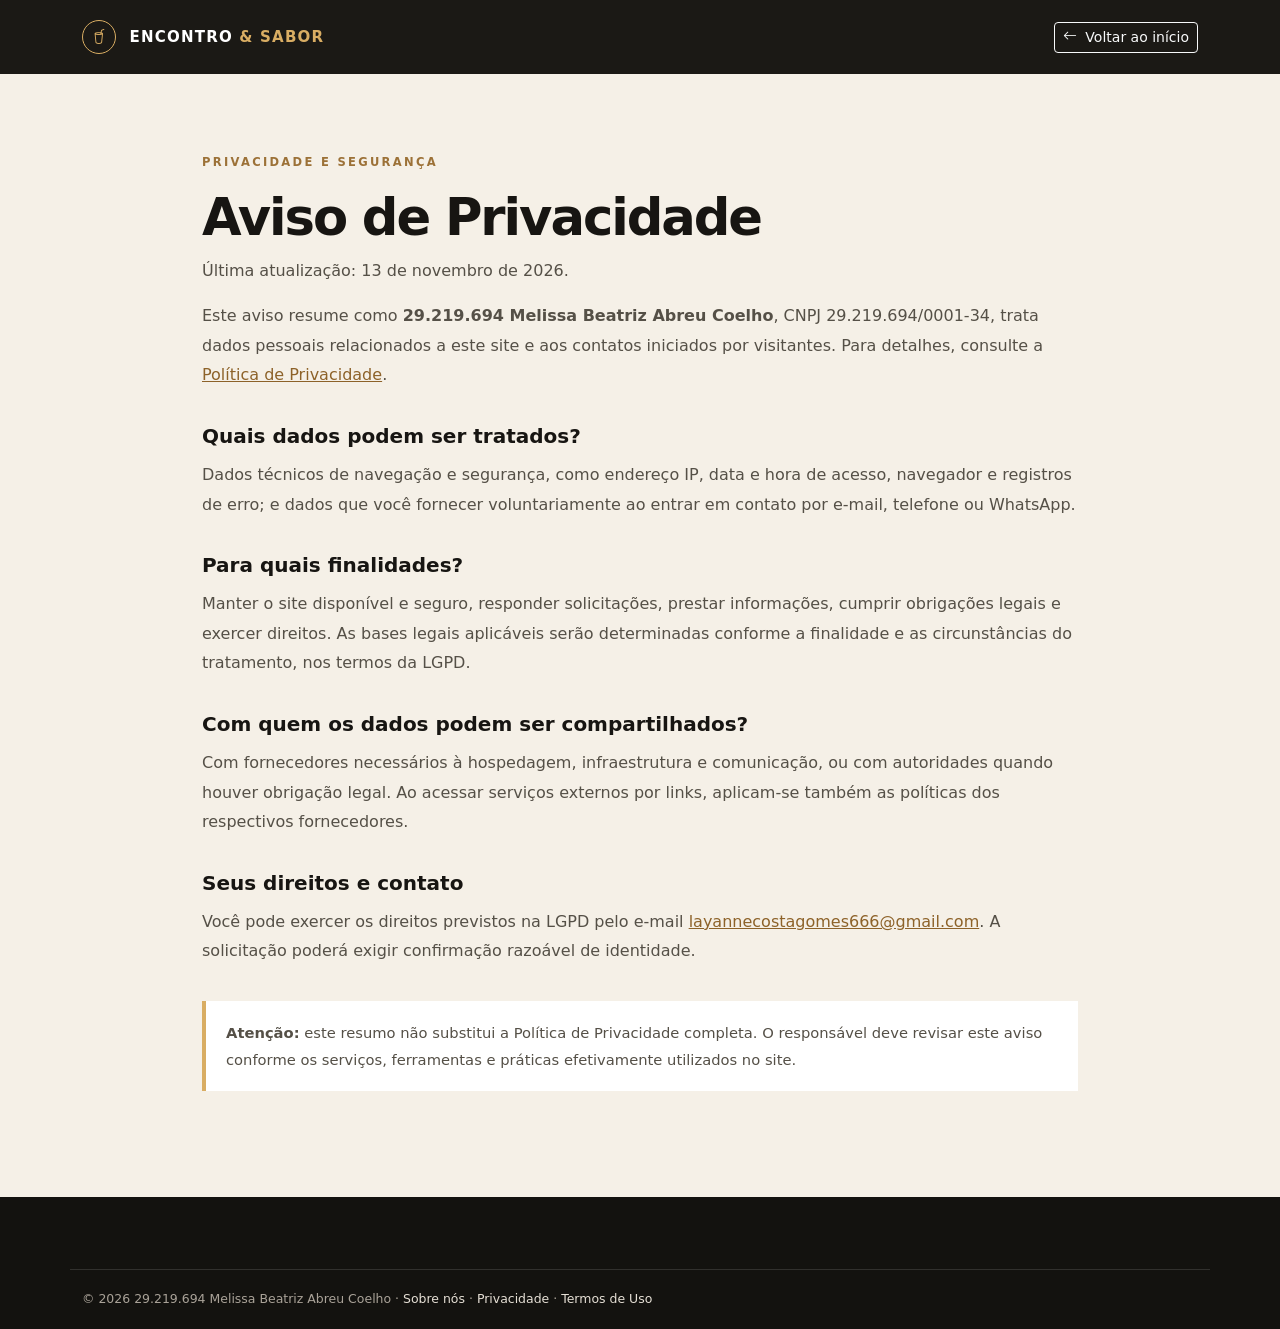
==== aviso-privacidade.html @ 5fa31540 "Add files via upload" ====
<!doctype html>
<html lang="pt-BR"><head><title>Aviso de Privacidade | 29.219.694 Melissa Beatriz Abreu Coelho</title><meta name="description" content="Aviso de Privacidade — informações sobre 29.219.694 Melissa Beatriz Abreu Coelho."><meta charset="utf-8"><meta name="viewport" content="width=device-width, initial-scale=1">
<link href="https://cdn.jsdelivr.net/npm/bootstrap@5.3.3/dist/css/bootstrap.min.css" rel="stylesheet">
<link href="https://cdn.jsdelivr.net/npm/bootstrap-icons@1.11.3/font/bootstrap-icons.min.css" rel="stylesheet">
<link href="styles.css" rel="stylesheet"></head>
<body class="legal-page"><nav class="navbar navbar-dark site-nav"><div class="container">
<a class="navbar-brand fw-bold" href="index.html"><span class="brand-mark"><i class="bi bi-cup-straw"></i></span> ENCONTRO<span class="gold"> &amp; SABOR</span></a>
<a class="btn btn-outline-light btn-sm" href="index.html"><i class="bi bi-arrow-left me-1"></i> Voltar ao início</a>
</div></nav><main class="container legal-content"><span class="eyebrow dark">PRIVACIDADE E SEGURANÇA</span><h1 class="section-title">Aviso de Privacidade</h1><p class="muted">Última atualização: 13 de novembro de 2026.</p>
<p>Este aviso resume como <strong>29.219.694 Melissa Beatriz Abreu Coelho</strong>, CNPJ 29.219.694/0001-34, trata dados pessoais relacionados a este site e aos contatos iniciados por visitantes. Para detalhes, consulte a <a href="privacidade.html">Política de Privacidade</a>.</p>
<h2>Quais dados podem ser tratados?</h2><p>Dados técnicos de navegação e segurança, como endereço IP, data e hora de acesso, navegador e registros de erro; e dados que você fornecer voluntariamente ao entrar em contato por e-mail, telefone ou WhatsApp.</p>
<h2>Para quais finalidades?</h2><p>Manter o site disponível e seguro, responder solicitações, prestar informações, cumprir obrigações legais e exercer direitos. As bases legais aplicáveis serão determinadas conforme a finalidade e as circunstâncias do tratamento, nos termos da LGPD.</p>
<h2>Com quem os dados podem ser compartilhados?</h2><p>Com fornecedores necessários à hospedagem, infraestrutura e comunicação, ou com autoridades quando houver obrigação legal. Ao acessar serviços externos por links, aplicam-se também as políticas dos respectivos fornecedores.</p>
<h2>Seus direitos e contato</h2><p>Você pode exercer os direitos previstos na LGPD pelo e-mail <a href="mailto:layannecostagomes666@gmail.com">layannecostagomes666@gmail.com</a>. A solicitação poderá exigir confirmação razoável de identidade.</p>
<p class="notice"><strong>Atenção:</strong> este resumo não substitui a Política de Privacidade completa. O responsável deve revisar este aviso conforme os serviços, ferramentas e práticas efetivamente utilizados no site.</p>
</main><footer class="footer"><div class="container footer-bottom">© 2026 29.219.694 Melissa Beatriz Abreu Coelho · <a href="sobre.html">Sobre nós</a> · <a href="privacidade.html">Privacidade</a> · <a href="termos.html">Termos de Uso</a></div></footer></body></html>
---- styles.css ----
:root{--ink:#171512;--ink2:#211e19;--gold:#d9ad63;--cream:#f5f0e7;--muted:#77736c}
*{scroll-behavior:smooth}body{font-family:Inter,system-ui,-apple-system,"Segoe UI",sans-serif;color:var(--ink);background:#fff}a{color:inherit}.site-nav{background:rgba(20,18,15,.97);padding:15px 0;z-index:1000}.navbar-brand{letter-spacing:.08em;font-size:.94rem}.brand-mark{display:inline-grid;place-items:center;width:34px;height:34px;border:1px solid var(--gold);border-radius:50%;color:var(--gold);margin-right:7px}.gold{color:var(--gold)}.nav-link{font-size:.92rem;color:#eee!important}.btn-gold{background:var(--gold);border-color:var(--gold);color:#211a10;font-weight:700}.btn-gold:hover{background:#e8c17d;border-color:#e8c17d;color:#171512}.hero{min-height:720px;display:flex;align-items:center;position:relative;color:#fff;background:url("assets/fachada.jpg") center 48%/cover no-repeat}.hero-shade{position:absolute;inset:0;background:linear-gradient(90deg,rgba(12,11,10,.9),rgba(12,11,10,.55) 55%,rgba(12,11,10,.18))}.hero-content{position:relative;padding-top:100px;padding-bottom:75px}.eyebrow{font-size:.72rem;font-weight:800;letter-spacing:.2em;color:var(--gold);display:inline-block;margin-bottom:18px}.eyebrow.dark{color:#9c7137}.hero h1{font-size:clamp(2.7rem,6vw,5.3rem);font-weight:800;line-height:1.04;letter-spacing:-.045em;max-width:800px}.hero h1 em{font-family:Georgia,serif;font-weight:400;color:var(--gold)}.hero .lead{max-width:590px;color:#e1ddd6;font-size:1.1rem;line-height:1.75}.hero-note{font-size:.84rem;color:#e6dfd5;margin-top:35px}.section-space{padding:100px 0}.section-title{font-size:clamp(2.1rem,4vw,3.5rem);font-weight:800;letter-spacing:-.04em;line-height:1.1;margin:0 0 20px}.muted{color:var(--muted);line-height:1.85}.feature-card{height:100%;padding:34px 28px;border:1px solid #e9e3d9;border-radius:5px;transition:.25s}.feature-card:hover{transform:translateY(-5px);box-shadow:0 18px 45px #1b160d12}.feature-icon{font-size:1.7rem;color:#a77939;margin-bottom:22px}.feature-card h3{font-size:1.15rem;font-weight:750;margin-bottom:12px}.feature-card p{color:var(--muted);font-size:.94rem;line-height:1.7;margin:0}.gallery-section{background:var(--ink);padding:100px 0}.gallery-img{width:100%;object-fit:cover;border-radius:4px;display:block;filter:saturate(.82);transition:filter .3s}.gallery-img:hover{filter:saturate(1.1)}.gallery-tall{height:520px}.gallery-wide{height:250px}.gallery-small{height:250px}.gallery-banner{height:310px;margin-top:12px;object-position:center 58%}.text-link{font-weight:750;text-decoration:none;border-bottom:1px solid var(--gold);padding-bottom:6px}.about-photo{position:relative}.about-photo img{width:100%;height:420px;object-fit:cover;border-radius:4px}.photo-stamp{position:absolute;right:-12px;bottom:25px;background:var(--gold);padding:18px 27px;color:var(--ink);display:flex;flex-direction:column;line-height:1}.photo-stamp span{font-size:.65rem;letter-spacing:.18em;font-weight:800}.photo-stamp strong{font-size:2rem}.visit-band{background:#29241d;padding:65px 0;color:white}.visit-band h2{font-size:clamp(2rem,4vw,3rem);font-weight:800;letter-spacing:-.04em}.footer{background:#13120f;color:#f5f0e7;padding:60px 0 20px}.footer-title{font-size:.95rem;font-weight:800;margin-bottom:22px}.footer p{font-size:.9rem;color:#c5bfb5;line-height:1.7}.footer a{text-decoration:none;color:#e5dfd5}.footer a:hover{color:var(--gold)}.footer-muted{color:#aaa398!important}.footer-map{color:var(--gold)!important;font-weight:700}.footer-bottom{border-top:1px solid #ffffff20;padding-top:20px;margin-top:12px;color:#a9a298;font-size:.78rem}.whatsapp-float{position:fixed;right:22px;bottom:22px;width:56px;height:56px;border-radius:50%;background:#1fa855;color:#fff;display:grid;place-items:center;font-size:1.7rem;z-index:999;box-shadow:0 8px 24px #0004;text-decoration:none}.whatsapp-float:hover{color:#fff;background:#168c45}.legal-page{background:var(--cream);min-height:100vh}.legal-content{max-width:900px;padding-top:75px;padding-bottom:90px}.legal-content h1{margin-bottom:10px}.legal-content h2{font-size:1.25rem;font-weight:800;margin:34px 0 12px}.legal-content p,.legal-content li{color:#555047;line-height:1.85}.legal-content a{color:#8d6229}.legal-content ul{padding-left:22px}.notice{background:#fff;border-left:4px solid var(--gold);padding:18px 20px;margin-top:35px;font-size:.92rem}
@media(max-width:767px){.hero{min-height:690px;background-position:58% center}.hero-content{padding-top:115px}.section-space,.gallery-section{padding:72px 0}.gallery-tall{height:320px}.gallery-wide{height:220px}.gallery-small{height:170px}.gallery-banner{height:220px}.about-photo img{height:300px}.photo-stamp{right:0}.footer{padding-top:45px}.legal-content{padding-top:55px}.navbar-brand{font-size:.8rem}}

.cookie-preferences{background:#fff;border:1px solid #e4dccf;border-radius:6px;padding:26px;margin-top:30px}
.cookie-preferences h2{font-size:1.05rem;margin:0 0 7px;font-weight:800}
.cookie-preferences p{font-size:.9rem;color:#696359}
.cookie-preferences label{font-weight:650;display:flex;align-items:center;gap:8px}
.cookie-preferences input{accent-color:#a77939;width:18px;height:18px}
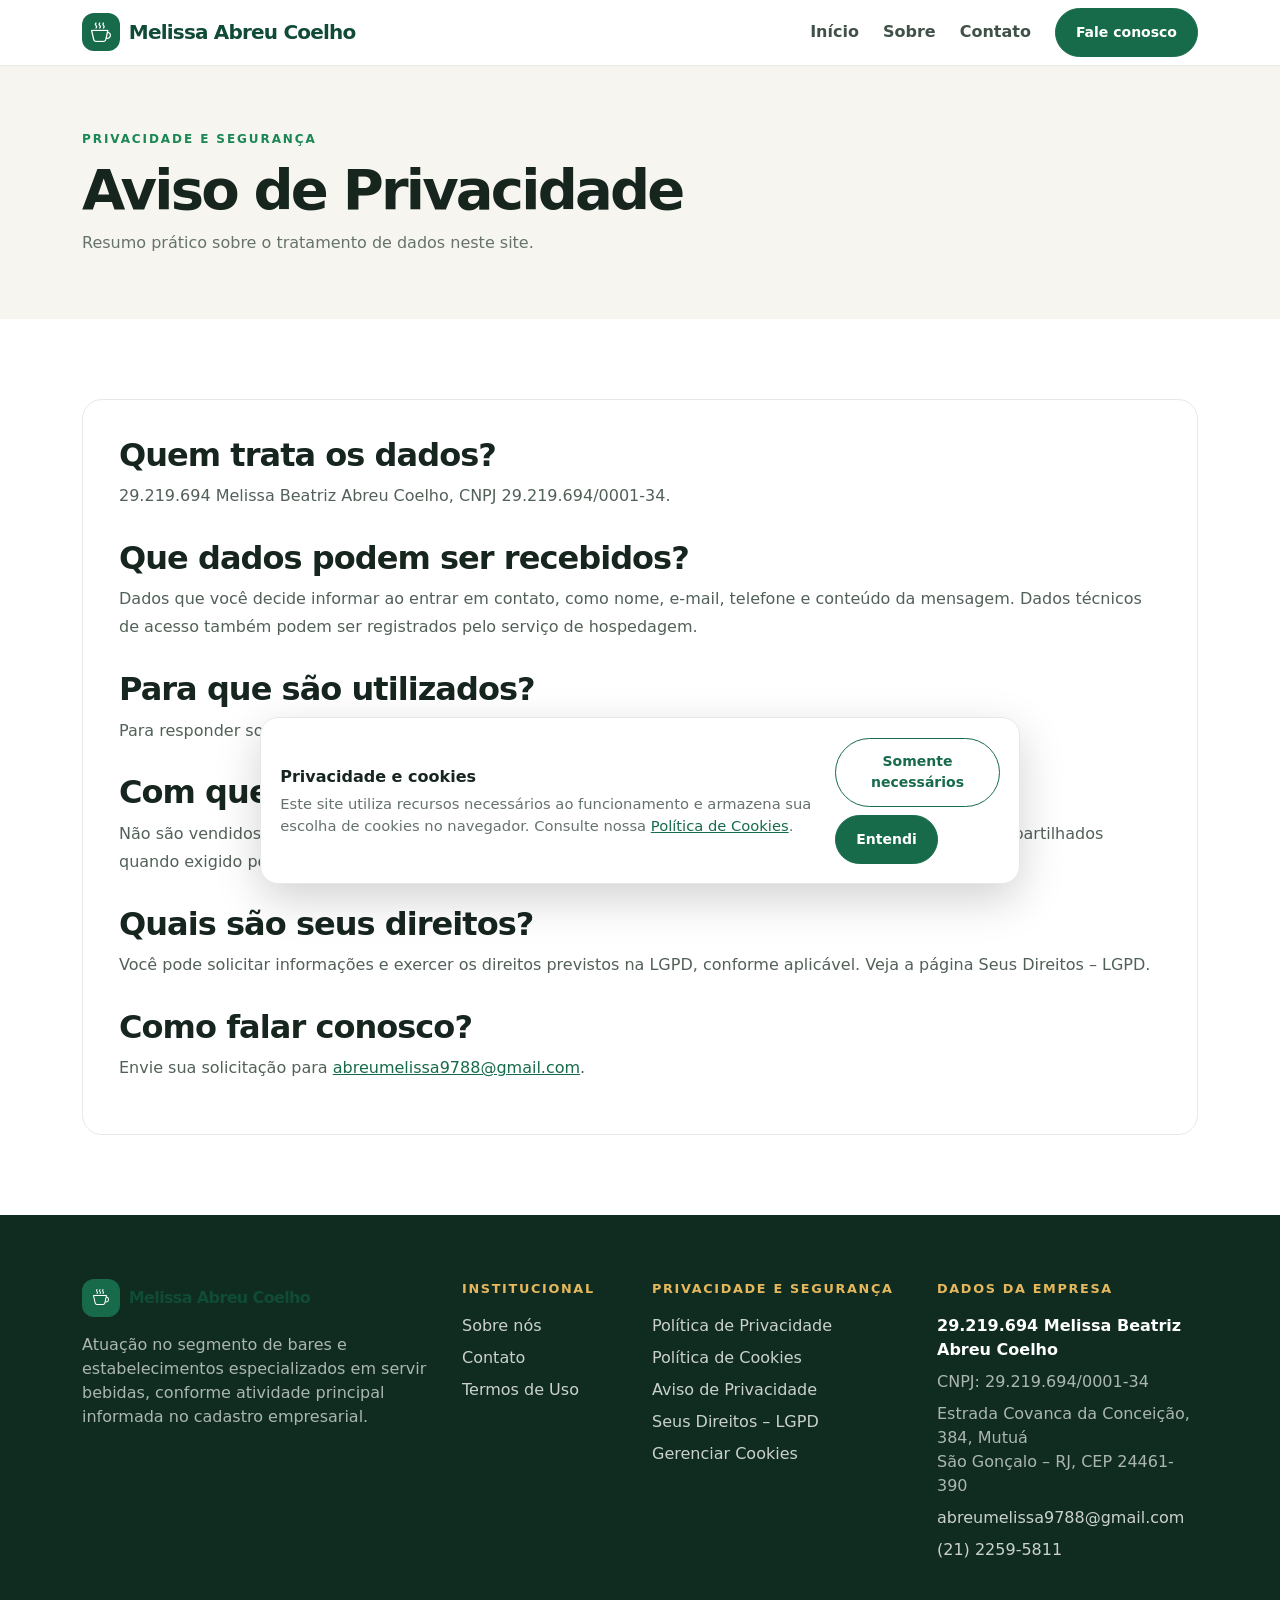
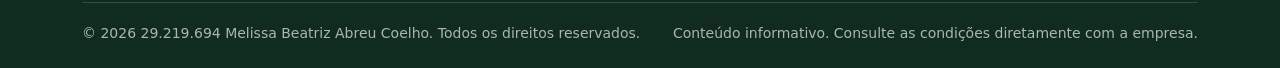
==== commit ce4b7f53: "Add files via upload" ====
--- a/aviso-privacidade.html
+++ b/aviso-privacidade.html
@@ -1,16 +1,85 @@
 <!doctype html>
-<html lang="pt-BR"><head><title>Aviso de Privacidade | 29.219.694 Melissa Beatriz Abreu Coelho</title><meta name="description" content="Aviso de Privacidade — informações sobre 29.219.694 Melissa Beatriz Abreu Coelho."><meta charset="utf-8"><meta name="viewport" content="width=device-width, initial-scale=1">
+<html lang="pt-BR">
+<head>
+<meta charset="utf-8">
+<meta name="viewport" content="width=device-width, initial-scale=1">
+<meta name="description" content="Informações institucionais e canais de contato de 29.219.694 Melissa Beatriz Abreu Coelho, em São Gonçalo, RJ.">
+<title>Aviso de Privacidade | 29.219.694 Melissa Beatriz Abreu Coelho</title>
 <link href="https://cdn.jsdelivr.net/npm/bootstrap@5.3.3/dist/css/bootstrap.min.css" rel="stylesheet">
-<link href="https://cdn.jsdelivr.net/npm/bootstrap-icons@1.11.3/font/bootstrap-icons.min.css" rel="stylesheet">
-<link href="styles.css" rel="stylesheet"></head>
-<body class="legal-page"><nav class="navbar navbar-dark site-nav"><div class="container">
-<a class="navbar-brand fw-bold" href="index.html"><span class="brand-mark"><i class="bi bi-cup-straw"></i></span> ENCONTRO<span class="gold"> &amp; SABOR</span></a>
-<a class="btn btn-outline-light btn-sm" href="index.html"><i class="bi bi-arrow-left me-1"></i> Voltar ao início</a>
-</div></nav><main class="container legal-content"><span class="eyebrow dark">PRIVACIDADE E SEGURANÇA</span><h1 class="section-title">Aviso de Privacidade</h1><p class="muted">Última atualização: 13 de novembro de 2026.</p>
-<p>Este aviso resume como <strong>29.219.694 Melissa Beatriz Abreu Coelho</strong>, CNPJ 29.219.694/0001-34, trata dados pessoais relacionados a este site e aos contatos iniciados por visitantes. Para detalhes, consulte a <a href="privacidade.html">Política de Privacidade</a>.</p>
-<h2>Quais dados podem ser tratados?</h2><p>Dados técnicos de navegação e segurança, como endereço IP, data e hora de acesso, navegador e registros de erro; e dados que você fornecer voluntariamente ao entrar em contato por e-mail, telefone ou WhatsApp.</p>
-<h2>Para quais finalidades?</h2><p>Manter o site disponível e seguro, responder solicitações, prestar informações, cumprir obrigações legais e exercer direitos. As bases legais aplicáveis serão determinadas conforme a finalidade e as circunstâncias do tratamento, nos termos da LGPD.</p>
-<h2>Com quem os dados podem ser compartilhados?</h2><p>Com fornecedores necessários à hospedagem, infraestrutura e comunicação, ou com autoridades quando houver obrigação legal. Ao acessar serviços externos por links, aplicam-se também as políticas dos respectivos fornecedores.</p>
-<h2>Seus direitos e contato</h2><p>Você pode exercer os direitos previstos na LGPD pelo e-mail <a href="mailto:layannecostagomes666@gmail.com">layannecostagomes666@gmail.com</a>. A solicitação poderá exigir confirmação razoável de identidade.</p>
-<p class="notice"><strong>Atenção:</strong> este resumo não substitui a Política de Privacidade completa. O responsável deve revisar este aviso conforme os serviços, ferramentas e práticas efetivamente utilizados no site.</p>
-</main><footer class="footer"><div class="container footer-bottom">© 2026 29.219.694 Melissa Beatriz Abreu Coelho · <a href="sobre.html">Sobre nós</a> · <a href="privacidade.html">Privacidade</a> · <a href="termos.html">Termos de Uso</a></div></footer></body></html>+<link rel="stylesheet" href="https://cdn.jsdelivr.net/npm/bootstrap-icons@1.11.3/font/bootstrap-icons.min.css">
+<link rel="stylesheet" href="assets/css/style.css">
+</head>
+<body>
+<nav class="navbar navbar-expand-lg sticky-top">
+ <div class="container">
+  <a class="navbar-brand d-flex align-items-center" href="index.html"><span class="brand-mark"><i class="bi bi-cup-hot"></i></span><span>Melissa Abreu Coelho</span></a>
+  <button class="navbar-toggler" type="button" data-bs-toggle="collapse" data-bs-target="#mainNav" aria-controls="mainNav" aria-expanded="false" aria-label="Abrir menu"><span class="navbar-toggler-icon"></span></button>
+  <div class="collapse navbar-collapse" id="mainNav">
+   <ul class="navbar-nav ms-auto align-items-lg-center gap-lg-2">
+    <li class="nav-item"><a class="nav-link" href="index.html">Início</a></li>
+    <li class="nav-item"><a class="nav-link" href="sobre.html">Sobre</a></li>
+    <li class="nav-item"><a class="nav-link" href="contato.html">Contato</a></li>
+    <li class="nav-item ms-lg-2"><a class="btn btn-brand btn-sm" href="contato.html">Fale conosco</a></li>
+   </ul>
+  </div>
+ </div>
+</nav>
+
+<div class="page-hero"><div class="container"><div class="eyebrow text-success">Privacidade e segurança</div><h1 class="display-4 mt-2">Aviso de Privacidade</h1><p class="section-lead">Resumo prático sobre o tratamento de dados neste site.</p></div></div>
+<main class="section"><div class="container"><article class="content-card">
+<h2>Quem trata os dados?</h2><p>29.219.694 Melissa Beatriz Abreu Coelho, CNPJ 29.219.694/0001-34.</p>
+<h2>Que dados podem ser recebidos?</h2><p>Dados que você decide informar ao entrar em contato, como nome, e-mail, telefone e conteúdo da mensagem. Dados técnicos de acesso também podem ser registrados pelo serviço de hospedagem.</p>
+<h2>Para que são utilizados?</h2><p>Para responder solicitações, prestar informações, manter a segurança do site e cumprir obrigações legais.</p>
+<h2>Com quem são compartilhados?</h2><p>Não são vendidos. Podem ser tratados por fornecedores técnicos necessários ao funcionamento do site ou compartilhados quando exigido por lei.</p>
+<h2>Quais são seus direitos?</h2><p>Você pode solicitar informações e exercer os direitos previstos na LGPD, conforme aplicável. Veja a página Seus Direitos – LGPD.</p>
+<h2>Como falar conosco?</h2><p>Envie sua solicitação para <a href="mailto:abreumelissa9788@gmail.com">abreumelissa9788@gmail.com</a>.</p>
+</article></div></main>
+
+<footer class="site-footer">
+ <div class="container">
+  <div class="row g-4">
+   <div class="col-lg-4">
+    <a class="navbar-brand text-white d-inline-flex align-items-center mb-3" href="index.html"><span class="brand-mark"><i class="bi bi-cup-hot"></i></span><span>Melissa Abreu Coelho</span></a>
+    <p class="footer-muted">Atuação no segmento de bares e estabelecimentos especializados em servir bebidas, conforme atividade principal informada no cadastro empresarial.</p>
+   </div>
+   <div class="col-6 col-lg-2">
+    <div class="footer-heading">Institucional</div>
+    <ul class="list-unstyled d-grid gap-2">
+     <li><a href="sobre.html">Sobre nós</a></li><li><a href="contato.html">Contato</a></li><li><a href="termos.html">Termos de Uso</a></li>
+    </ul>
+   </div>
+   <div class="col-6 col-lg-3">
+    <div class="footer-heading">Privacidade e segurança</div>
+    <ul class="list-unstyled d-grid gap-2">
+     <li><a href="privacidade.html">Política de Privacidade</a></li><li><a href="cookies.html">Política de Cookies</a></li><li><a href="aviso-privacidade.html">Aviso de Privacidade</a></li><li><a href="direitos-lgpd.html">Seus Direitos – LGPD</a></li><li><a href="gerenciar-cookies.html">Gerenciar Cookies</a></li>
+    </ul>
+   </div>
+   <div class="col-lg-3">
+    <div class="footer-heading">Dados da empresa</div>
+    <p class="footer-muted mb-2"><strong class="text-white">29.219.694 Melissa Beatriz Abreu Coelho</strong></p>
+    <p class="footer-muted mb-2">CNPJ: 29.219.694/0001-34</p>
+    <p class="footer-muted mb-2">Estrada Covanca da Conceição, 384, Mutuá<br>São Gonçalo – RJ, CEP 24461-390</p>
+    <p class="footer-muted mb-2"><a href="mailto:abreumelissa9788@gmail.com">abreumelissa9788@gmail.com</a></p>
+    <p class="footer-muted mb-0"><a href="tel:+552122595811">(21) 2259-5811</a></p>
+   </div>
+  </div>
+  <div class="footer-bottom d-flex flex-column flex-md-row justify-content-between gap-2">
+   <span class="footer-muted small">© <span class="year"></span> 29.219.694 Melissa Beatriz Abreu Coelho. Todos os direitos reservados.</span>
+   <span class="footer-muted small">Conteúdo informativo. Consulte as condições diretamente com a empresa.</span>
+  </div>
+ </div>
+</footer>
+<div class="cookie-banner" id="cookieBanner" role="dialog" aria-label="Preferências de cookies">
+ <div class="d-flex flex-column flex-md-row gap-3 align-items-md-center justify-content-between">
+  <div><strong>Privacidade e cookies</strong><p class="mb-0 mt-1">Este site utiliza recursos necessários ao funcionamento e armazena sua escolha de cookies no navegador. Consulte nossa <a href="cookies.html">Política de Cookies</a>.</p></div>
+  <div class="d-flex flex-wrap gap-2">
+   <button class="btn btn-sm btn-outline-brand" id="rejectCookies">Somente necessários</button>
+   <button class="btn btn-sm btn-brand" id="acceptCookies">Entendi</button>
+  </div>
+ </div>
+</div>
+
+<script src="https://cdn.jsdelivr.net/npm/bootstrap@5.3.3/dist/js/bootstrap.bundle.min.js"></script>
+<script src="assets/js/main.js"></script>
+<script>document.querySelectorAll('.year').forEach(el => el.textContent = new Date().getFullYear());</script>
+</body></html>
--- a/assets/css/style.css
+++ b/assets/css/style.css
@@ -0,0 +1,63 @@
+
+:root{
+  --ink:#17251f; --muted:#65736c; --brand:#176b4b; --brand-dark:#104b36;
+  --accent:#e6b85c; --cream:#f7f5ef; --line:#e5e9e4;
+}
+*{box-sizing:border-box}
+html{scroll-behavior:smooth}
+body{font-family:system-ui,-apple-system,"Segoe UI",sans-serif;color:var(--ink);background:#fff}
+a{color:var(--brand)}
+.navbar{background:rgba(255,255,255,.96);backdrop-filter:blur(10px);border-bottom:1px solid var(--line)}
+.navbar-brand{font-weight:800;letter-spacing:-.04em;color:var(--brand-dark)!important}
+.brand-mark{display:inline-grid;place-items:center;width:38px;height:38px;border-radius:12px;background:var(--brand);color:#fff;margin-right:.55rem}
+.nav-link{font-weight:600;color:#405148!important}
+.nav-link:hover,.nav-link:focus{color:var(--brand)!important}
+.btn-brand{background:var(--brand);border-color:var(--brand);color:#fff;font-weight:700;border-radius:999px;padding:.8rem 1.25rem}
+.btn-brand:hover{background:var(--brand-dark);border-color:var(--brand-dark);color:#fff}
+.btn-outline-brand{border:1px solid var(--brand);color:var(--brand);border-radius:999px;font-weight:700;padding:.8rem 1.25rem}
+.btn-outline-brand:hover{background:var(--brand);color:#fff}
+.hero{background:linear-gradient(115deg,rgba(13,48,35,.92),rgba(23,107,75,.78)),url('../img/fachada-enviada.jpg') center/cover;color:#fff;padding:7.5rem 0 6.5rem;position:relative;overflow:hidden}
+.hero:after{content:"";position:absolute;width:420px;height:420px;border:1px solid rgba(255,255,255,.18);border-radius:50%;right:-100px;top:-140px;box-shadow:0 0 0 45px rgba(255,255,255,.04),0 0 0 90px rgba(255,255,255,.03)}
+.hero .container{position:relative;z-index:1}
+.eyebrow{text-transform:uppercase;letter-spacing:.16em;font-size:.75rem;font-weight:800;color:var(--accent)}
+.hero h1{font-weight:850;letter-spacing:-.055em;line-height:1.03;font-size:clamp(2.6rem,6vw,5rem);max-width:850px}
+.hero p{font-size:1.15rem;color:rgba(255,255,255,.83);max-width:640px}
+.section{padding:5rem 0}
+.section-soft{background:var(--cream)}
+.section-title{font-weight:850;letter-spacing:-.045em}
+.section-lead{color:var(--muted);max-width:680px}
+.icon-tile{width:54px;height:54px;border-radius:16px;background:#e8f2ed;color:var(--brand);display:grid;place-items:center;font-size:1.35rem}
+.feature-card{height:100%;border:1px solid var(--line);border-radius:22px;padding:1.6rem;background:#fff;transition:transform .2s,box-shadow .2s}
+.feature-card:hover{transform:translateY(-4px);box-shadow:0 16px 35px rgba(20,50,35,.08)}
+.photo-placeholder{min-height:280px;border-radius:24px;background:linear-gradient(135deg,#d9e7de,#f0dfb7);display:grid;place-items:center;color:#365747;text-align:center;padding:2rem}
+.photo-placeholder i{font-size:3rem}
+.info-strip{background:var(--brand-dark);color:#fff;border-radius:24px;padding:2rem}
+.info-strip p{color:rgba(255,255,255,.75)}
+.page-hero{background:var(--cream);padding:4rem 0 3rem}
+.page-hero h1{font-weight:850;letter-spacing:-.05em}
+.content-card{border:1px solid var(--line);border-radius:20px;padding:clamp(1.25rem,3vw,2.25rem);background:#fff}
+.content-card h2{font-weight:800;letter-spacing:-.03em;margin-top:1.8rem}
+.content-card h2:first-child{margin-top:0}
+.content-card p,.content-card li{color:#526158;line-height:1.75}
+.contact-item{display:flex;gap:1rem;align-items:flex-start;padding:1.1rem 0;border-bottom:1px solid var(--line)}
+.contact-item:last-child{border:0}
+.contact-item i{font-size:1.2rem;color:var(--brand);margin-top:.15rem}
+.site-footer{background:#102c21;color:#fff;padding:4rem 0 1.5rem}
+.site-footer a{color:rgba(255,255,255,.78);text-decoration:none}
+.site-footer a:hover{color:#fff;text-decoration:underline}
+.footer-heading{font-size:.8rem;text-transform:uppercase;letter-spacing:.13em;color:var(--accent);font-weight:800;margin-bottom:1rem}
+.footer-muted{color:rgba(255,255,255,.65)}
+.footer-bottom{border-top:1px solid rgba(255,255,255,.15);margin-top:2.5rem;padding-top:1.25rem}
+.cookie-banner{position:fixed;z-index:1080;left:1rem;right:1rem;bottom:1rem;max-width:760px;margin:auto;background:#fff;border:1px solid var(--line);box-shadow:0 15px 45px rgba(0,0,0,.18);border-radius:18px;padding:1.2rem;display:none}
+.cookie-banner.show{display:block}
+.cookie-banner p{color:var(--muted);font-size:.92rem}
+.form-control,.form-select{border-radius:12px;padding:.8rem 1rem;border-color:#d8e0da}
+.form-control:focus,.form-select:focus{border-color:var(--brand);box-shadow:0 0 0 .2rem rgba(23,107,75,.12)}
+.small-note{font-size:.88rem;color:var(--muted)}
+@media(max-width:767px){.hero{padding:5.5rem 0 4.5rem}.section{padding:3.7rem 0}.site-footer{padding-top:3rem}}
+
+/* Galeria de imagens enviadas */
+.gallery-img{width:100%;height:290px;object-fit:cover;display:block;border-radius:20px;border:1px solid var(--line)}
+.gallery-card{height:100%;background:#fff;border:1px solid var(--line);border-radius:22px;padding:12px}
+.gallery-card p{color:var(--muted);font-size:.9rem;margin:.75rem .25rem .25rem}
+.image-disclaimer{font-size:.88rem;color:var(--muted);background:#f7f5ef;border-left:3px solid var(--accent);padding:1rem 1.1rem;border-radius:8px}
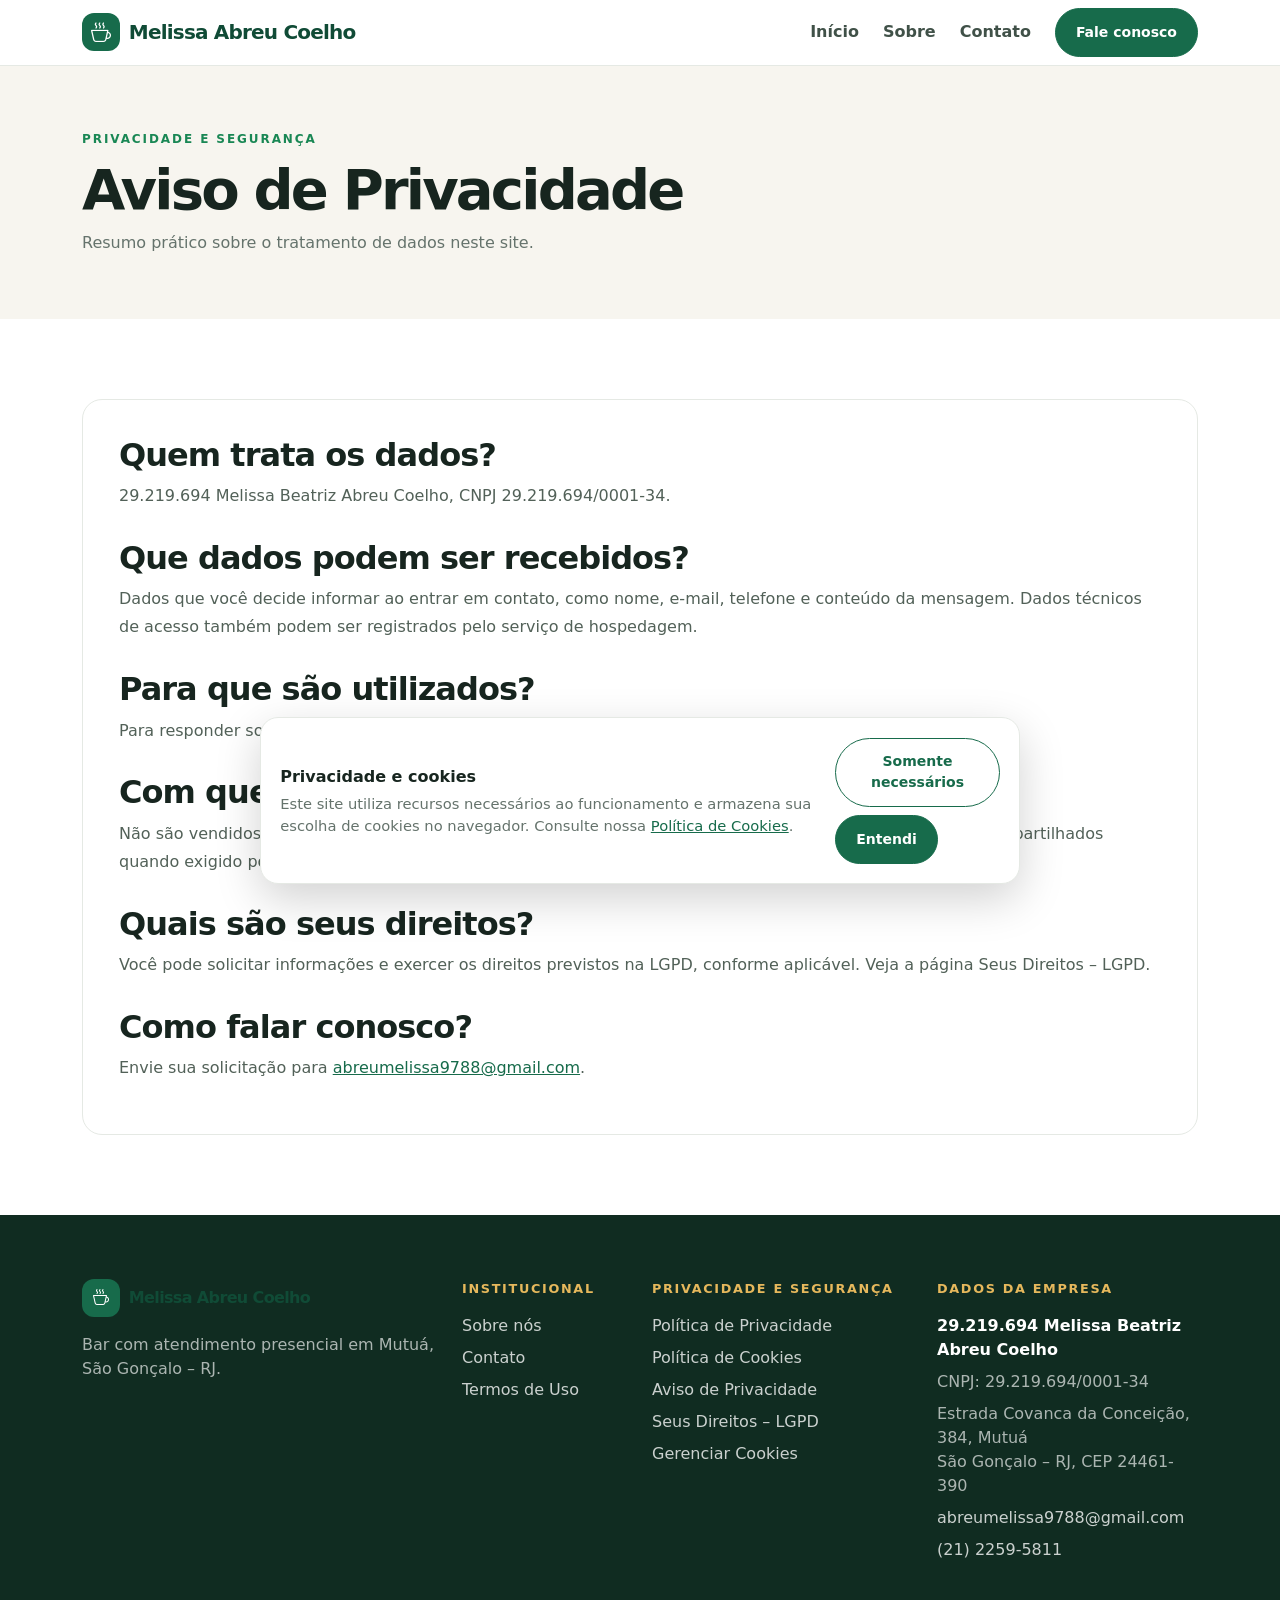
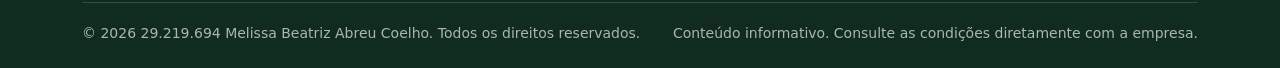
==== commit 401254a9: "Add files via upload" ====
--- a/aviso-privacidade.html
+++ b/aviso-privacidade.html
@@ -40,7 +40,7 @@
   <div class="row g-4">
    <div class="col-lg-4">
     <a class="navbar-brand text-white d-inline-flex align-items-center mb-3" href="index.html"><span class="brand-mark"><i class="bi bi-cup-hot"></i></span><span>Melissa Abreu Coelho</span></a>
-    <p class="footer-muted">Atuação no segmento de bares e estabelecimentos especializados em servir bebidas, conforme atividade principal informada no cadastro empresarial.</p>
+    <p class="footer-muted">Bar com atendimento presencial em Mutuá, São Gonçalo – RJ.</p>
    </div>
    <div class="col-6 col-lg-2">
     <div class="footer-heading">Institucional</div>
--- a/assets/css/style.css
+++ b/assets/css/style.css
@@ -16,7 +16,7 @@
 .btn-brand:hover{background:var(--brand-dark);border-color:var(--brand-dark);color:#fff}
 .btn-outline-brand{border:1px solid var(--brand);color:var(--brand);border-radius:999px;font-weight:700;padding:.8rem 1.25rem}
 .btn-outline-brand:hover{background:var(--brand);color:#fff}
-.hero{background:linear-gradient(115deg,rgba(13,48,35,.92),rgba(23,107,75,.78)),url('../img/fachada-enviada.jpg') center/cover;color:#fff;padding:7.5rem 0 6.5rem;position:relative;overflow:hidden}
+.hero{background:linear-gradient(115deg,#0d3023,#176b4b);color:#fff;padding:7.5rem 0 6.5rem;position:relative;overflow:hidden}
 .hero:after{content:"";position:absolute;width:420px;height:420px;border:1px solid rgba(255,255,255,.18);border-radius:50%;right:-100px;top:-140px;box-shadow:0 0 0 45px rgba(255,255,255,.04),0 0 0 90px rgba(255,255,255,.03)}
 .hero .container{position:relative;z-index:1}
 .eyebrow{text-transform:uppercase;letter-spacing:.16em;font-size:.75rem;font-weight:800;color:var(--accent)}
@@ -61,3 +61,19 @@
 .gallery-card{height:100%;background:#fff;border:1px solid var(--line);border-radius:22px;padding:12px}
 .gallery-card p{color:var(--muted);font-size:.9rem;margin:.75rem .25rem .25rem}
 .image-disclaimer{font-size:.88rem;color:var(--muted);background:#f7f5ef;border-left:3px solid var(--accent);padding:1rem 1.1rem;border-radius:8px}
+
+/* Seção de localização */
+#localizacao iframe{border:0}
+#localizacao .btn{border-radius:999px;padding:.8rem 1.25rem}
+
+/* Correção de exibição do mapa incorporado */
+#localizacao .ratio{background:#e8eee9;min-height:360px}
+#localizacao iframe{display:block;width:100%;height:100%;border:0}
+#localizacao .map-fallback{background:rgba(255,255,255,.08);color:inherit}
+#localizacao .map-fallback a{color:inherit;text-decoration:underline;font-weight:600}
+
+/* Site institucional alinhado à operação presencial confirmada */
+#localizacao .ratio{min-height:360px;background:#e8eee9}
+#localizacao iframe{display:block;width:100%;height:100%;border:0}
+#localizacao .map-fallback{font-size:.9rem;padding:.75rem;background:#f4f7f4;color:#244536}
+#localizacao .map-fallback a{color:#176b4b;font-weight:700}
